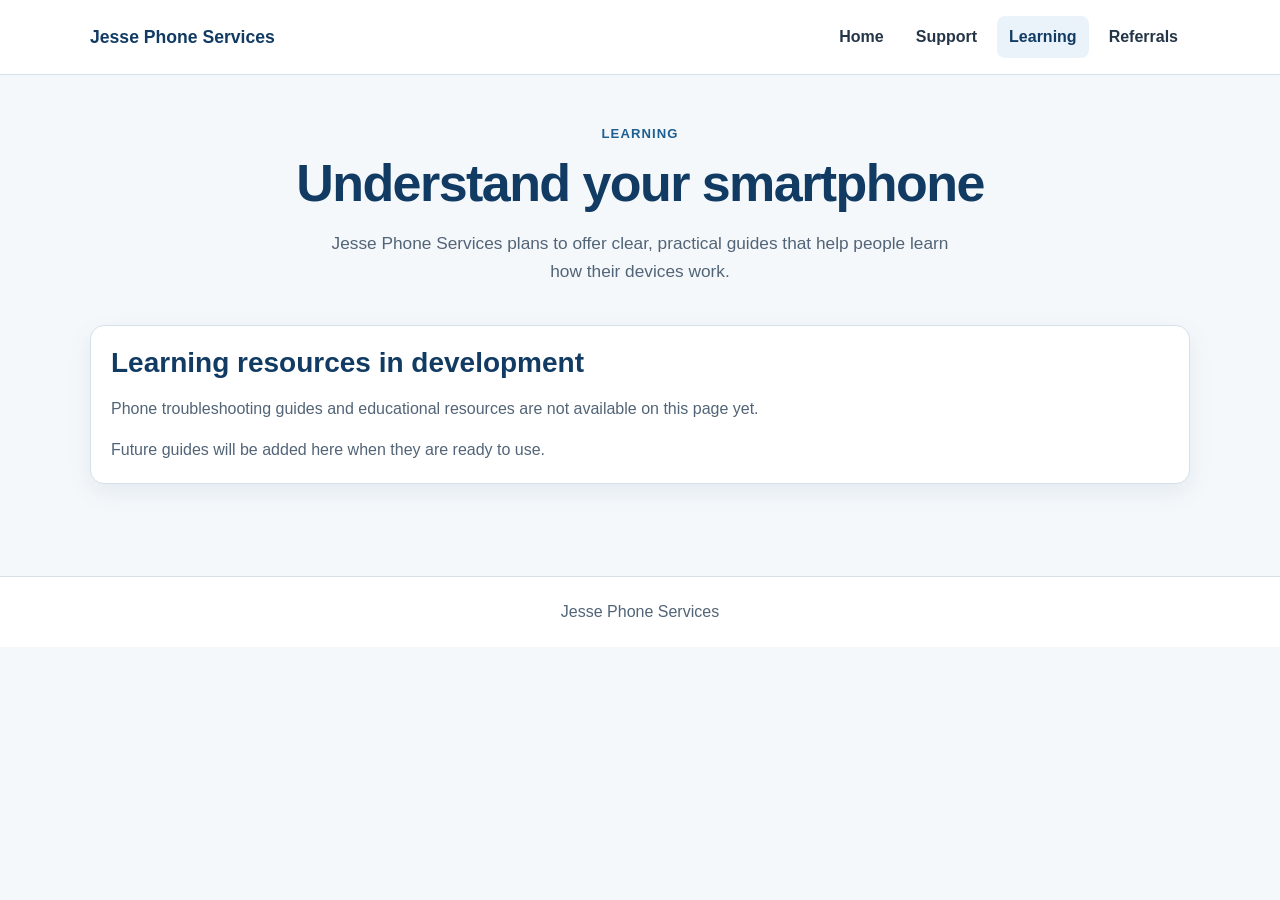
==== learning.html @ dd498af6 "Build JPS four-page website foundation" ====
<!doctype html>
<html lang="en">
  <head>
    <meta charset="UTF-8" />
    <meta name="viewport" content="width=device-width, initial-scale=1.0" />
    <meta name="description" content="Jesse Phone Services learning resources for understanding smartphone features and troubleshooting." />
    <title>Learning | Jesse Phone Services</title>
    <link rel="stylesheet" href="style.css" />
  </head>

  <body>
    <header class="site-header">
      <a class="brand" href="index.html" aria-label="Jesse Phone Services home">Jesse Phone Services</a>
      <nav class="site-nav" aria-label="Main navigation">
        <a href="index.html">Home</a>
        <a href="support.html">Support</a>
        <a href="learning.html" aria-current="page">Learning</a>
        <a href="referrals.html">Referrals</a>
      </nav>
    </header>

    <main class="page-shell">
      <section class="page-intro">
        <p class="eyebrow">Learning</p>
        <h1>Understand your smartphone</h1>
        <p>Jesse Phone Services plans to offer clear, practical guides that help people learn how their devices work.</p>
      </section>
      <section class="content-section content-panel">
        <h2>Learning resources in development</h2>
        <p>Phone troubleshooting guides and educational resources are not available on this page yet.</p>
        <p>Future guides will be added here when they are ready to use.</p>
      </section>
    </main>

    <footer class="site-footer">Jesse Phone Services</footer>
  </body>
</html>
---- style.css ----
:root {
  color-scheme: light;
  --navy: #123b63;
  --blue: #2878b5;
  --blue-dark: #1e5f92;
  --pale-blue: #eaf3fa;
  --page: #f5f8fb;
  --white: #ffffff;
  --text: #243547;
  --muted: #526477;
  --border: #d5e0e9;
  --danger: #a51d2d;
  --shadow: 0 8px 24px rgba(18, 59, 99, 0.08);
}

* {
  box-sizing: border-box;
}

body {
  min-width: 320px;
  margin: 0;
  background: var(--page);
  color: var(--text);
  font-family: Arial, Helvetica, sans-serif;
  font-size: 16px;
  line-height: 1.6;
}

a {
  color: var(--blue-dark);
  text-underline-offset: 0.18em;
}

a:hover {
  color: var(--navy);
}

a:focus-visible,
button:focus-visible,
input:focus-visible {
  outline: 3px solid #f0b429;
  outline-offset: 3px;
}

.site-header {
  display: flex;
  align-items: center;
  justify-content: space-between;
  gap: 24px;
  padding: 16px max(24px, calc((100% - 1100px) / 2));
  background: var(--white);
  border-bottom: 1px solid var(--border);
}

.brand {
  color: var(--navy);
  font-size: 1.1rem;
  font-weight: 700;
  text-decoration: none;
  white-space: nowrap;
}

.site-nav {
  display: flex;
  flex-wrap: wrap;
  gap: 8px;
}

.site-nav a {
  padding: 8px 12px;
  border-radius: 8px;
  color: var(--text);
  font-weight: 600;
  text-decoration: none;
}

.site-nav a:hover,
.site-nav a[aria-current="page"] {
  background: var(--pale-blue);
  color: var(--navy);
}

.page-shell {
  width: min(100% - 40px, 1100px);
  margin: 0 auto;
  padding: 48px 0 64px;
}

.hero,
.page-intro {
  max-width: 760px;
  margin: 0 auto 40px;
  text-align: center;
}

.hero {
  padding: clamp(32px, 7vw, 72px) 24px;
  border-radius: 20px;
  background: linear-gradient(135deg, var(--pale-blue), var(--white) 72%);
}

.eyebrow {
  margin: 0 0 8px;
  color: var(--blue-dark);
  font-size: 0.82rem;
  font-weight: 700;
  letter-spacing: 0.08em;
  text-transform: uppercase;
}

h1,
h2,
h3 {
  color: var(--navy);
  line-height: 1.2;
}

h1 {
  margin: 0 0 16px;
  font-size: clamp(2rem, 5vw, 3.25rem);
  letter-spacing: -0.03em;
}

h2 {
  margin: 0 0 16px;
  font-size: clamp(1.35rem, 3vw, 1.75rem);
}

h3 {
  margin: 0 0 8px;
  font-size: 1.1rem;
}

.hero > p:not(.eyebrow),
.page-intro > p:not(.eyebrow) {
  max-width: 650px;
  margin: 0 auto;
  color: var(--muted);
  font-size: 1.08rem;
}

.hero-actions,
.page-actions {
  display: flex;
  flex-wrap: wrap;
  justify-content: center;
  gap: 12px;
  margin-top: 24px;
}

.button {
  display: inline-flex;
  min-height: 46px;
  align-items: center;
  justify-content: center;
  padding: 10px 18px;
  border: 2px solid transparent;
  border-radius: 9px;
  cursor: pointer;
  font: inherit;
  font-weight: 700;
  line-height: 1.3;
  text-align: center;
  text-decoration: none;
  transition: background-color 0.15s ease, border-color 0.15s ease, color 0.15s ease;
}

.button-primary {
  background: var(--blue);
  color: var(--white);
}

.button-primary:hover {
  background: var(--blue-dark);
  color: var(--white);
}

.button-outline {
  border-color: var(--blue);
  background: var(--white);
  color: var(--blue-dark);
}

.button-outline:hover {
  background: var(--pale-blue);
}

.button-secondary {
  background: var(--navy);
  color: var(--white);
}

.button-secondary:hover {
  background: #0d2d4a;
  color: var(--white);
}

.button-danger {
  background: var(--danger);
  color: var(--white);
}

.button-danger:hover {
  background: #801625;
  color: var(--white);
}

.feature-grid {
  display: grid;
  grid-template-columns: repeat(3, minmax(0, 1fr));
  gap: 20px;
}

.feature-card,
.content-panel,
.content-section {
  border: 1px solid var(--border);
  border-radius: 14px;
  background: var(--white);
  box-shadow: var(--shadow);
}

.feature-card {
  padding: 24px;
}

.feature-card p,
.content-panel p {
  color: var(--muted);
}

.content-section {
  margin: 28px 0;
  padding: clamp(20px, 4vw, 32px);
}

.content-section > h2 {
  margin-top: 0;
}

.content-panel {
  padding: 20px;
}

.content-panel:empty,
.status-panel:empty {
  display: none;
}

.content-panel p:last-child {
  margin-bottom: 0;
}

label {
  display: block;
  margin: 16px 0 6px;
  color: var(--text);
  font-weight: 700;
}

input {
  display: block;
  width: min(100%, 520px);
  min-height: 48px;
  padding: 11px 13px;
  border: 1px solid #9aabba;
  border-radius: 8px;
  background: var(--white);
  color: var(--text);
  font: inherit;
}

input:focus-visible {
  border-color: var(--blue);
}

#generateLink,
#saveCustomer,
#clearHistory {
  margin-top: 16px;
}

.status-panel {
  width: min(100%, 650px);
  margin: 14px 0 0;
  padding: 12px 14px;
  border: 1px solid var(--border);
  border-radius: 9px;
  background: var(--pale-blue);
  overflow-wrap: anywhere;
}

.status-panel a {
  overflow-wrap: anywhere;
}

.dashboard {
  display: grid;
  grid-template-columns: repeat(3, minmax(0, 1fr));
  gap: 16px;
  margin: 20px 0;
}

.card {
  padding: 22px;
  border: 1px solid var(--border);
  border-radius: 14px;
  background: var(--white);
  box-shadow: var(--shadow);
  text-align: center;
}

.card p {
  margin: 0;
  color: var(--blue-dark);
  font-size: 1.5rem;
  font-weight: 700;
  overflow-wrap: anywhere;
}

.storage-notice {
  margin: 16px 0 0;
  padding: 14px 16px;
  border-left: 4px solid var(--blue);
  border-radius: 6px;
  background: var(--pale-blue);
  color: var(--text);
}

.dashboard-section {
  margin-top: 28px;
}

.dashboard-grid {
  display: grid;
  grid-template-columns: repeat(2, minmax(0, 1fr));
  gap: 14px;
}

.dashboard-card {
  min-width: 0;
  padding: 18px;
  border: 1px solid var(--border);
  border-radius: 12px;
  background: var(--pale-blue);
  overflow-wrap: anywhere;
}

.dashboard-card p {
  margin: 0;
  color: var(--muted);
}

.dashboard-card strong {
  display: block;
  margin-top: 6px;
  color: var(--navy);
  font-size: 1.35rem;
}

#referralHistory > p,
#referrerSummary > p {
  margin: 0;
  padding: 12px 0;
  border-bottom: 1px solid var(--border);
  overflow-wrap: anywhere;
}

#referralHistory > p:last-child,
#referrerSummary > p:last-child {
  border-bottom: 0;
}

.site-footer {
  padding: 22px 20px;
  border-top: 1px solid var(--border);
  background: var(--white);
  color: var(--muted);
  text-align: center;
}

@media (max-width: 720px) {
  .site-header {
    align-items: flex-start;
    flex-direction: column;
    gap: 12px;
    padding: 16px 20px;
  }

  .site-nav {
    width: 100%;
    gap: 2px;
  }

  .site-nav a {
    padding: 8px 10px;
  }

  .page-shell {
    width: min(100% - 32px, 1100px);
    padding-top: 32px;
  }

  .feature-grid {
    grid-template-columns: 1fr;
  }

  .dashboard {
    grid-template-columns: 1fr;
  }
}

@media (max-width: 480px) {
  .dashboard-grid {
    grid-template-columns: 1fr;
  }

  .hero {
    padding-inline: 18px;
  }

  .hero-actions .button {
    width: 100%;
  }
}

@media (prefers-reduced-motion: reduce) {
  *,
  *::before,
  *::after {
    scroll-behavior: auto !important;
    transition-duration: 0.01ms !important;
  }
}
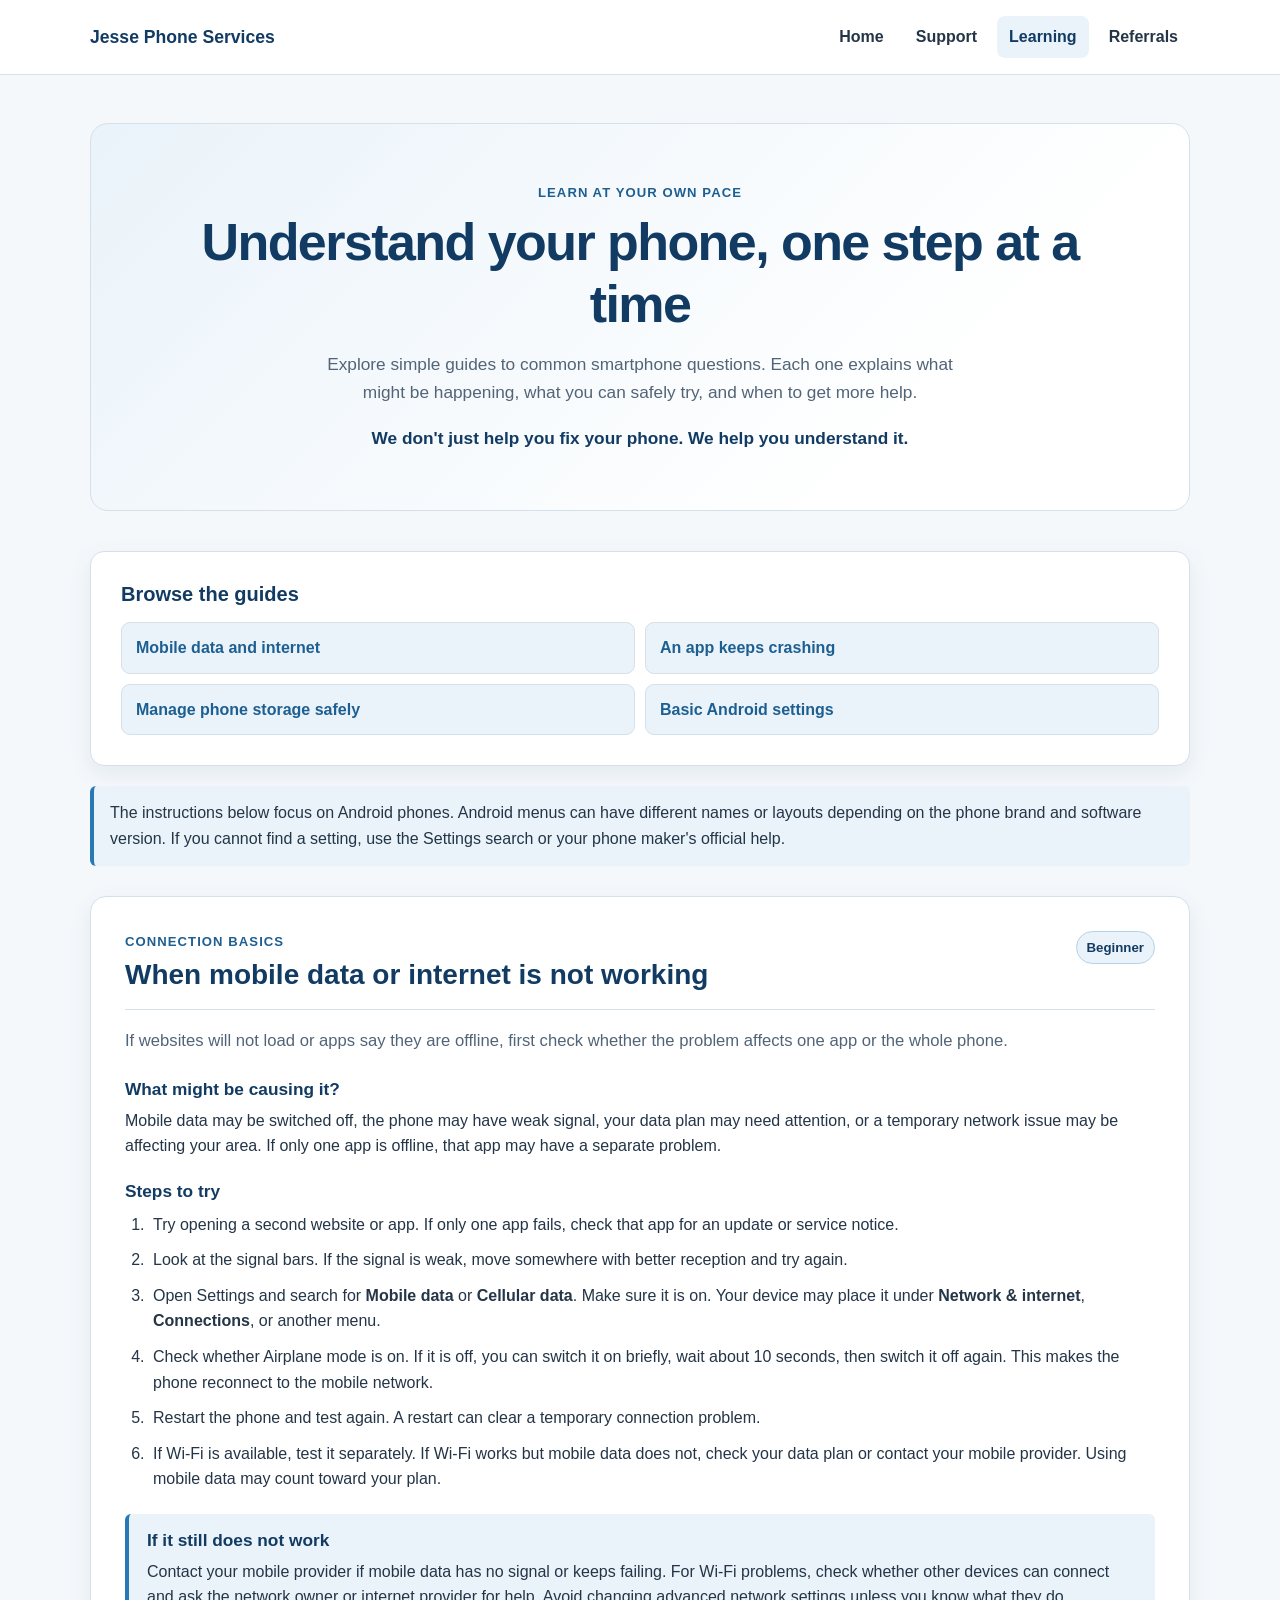
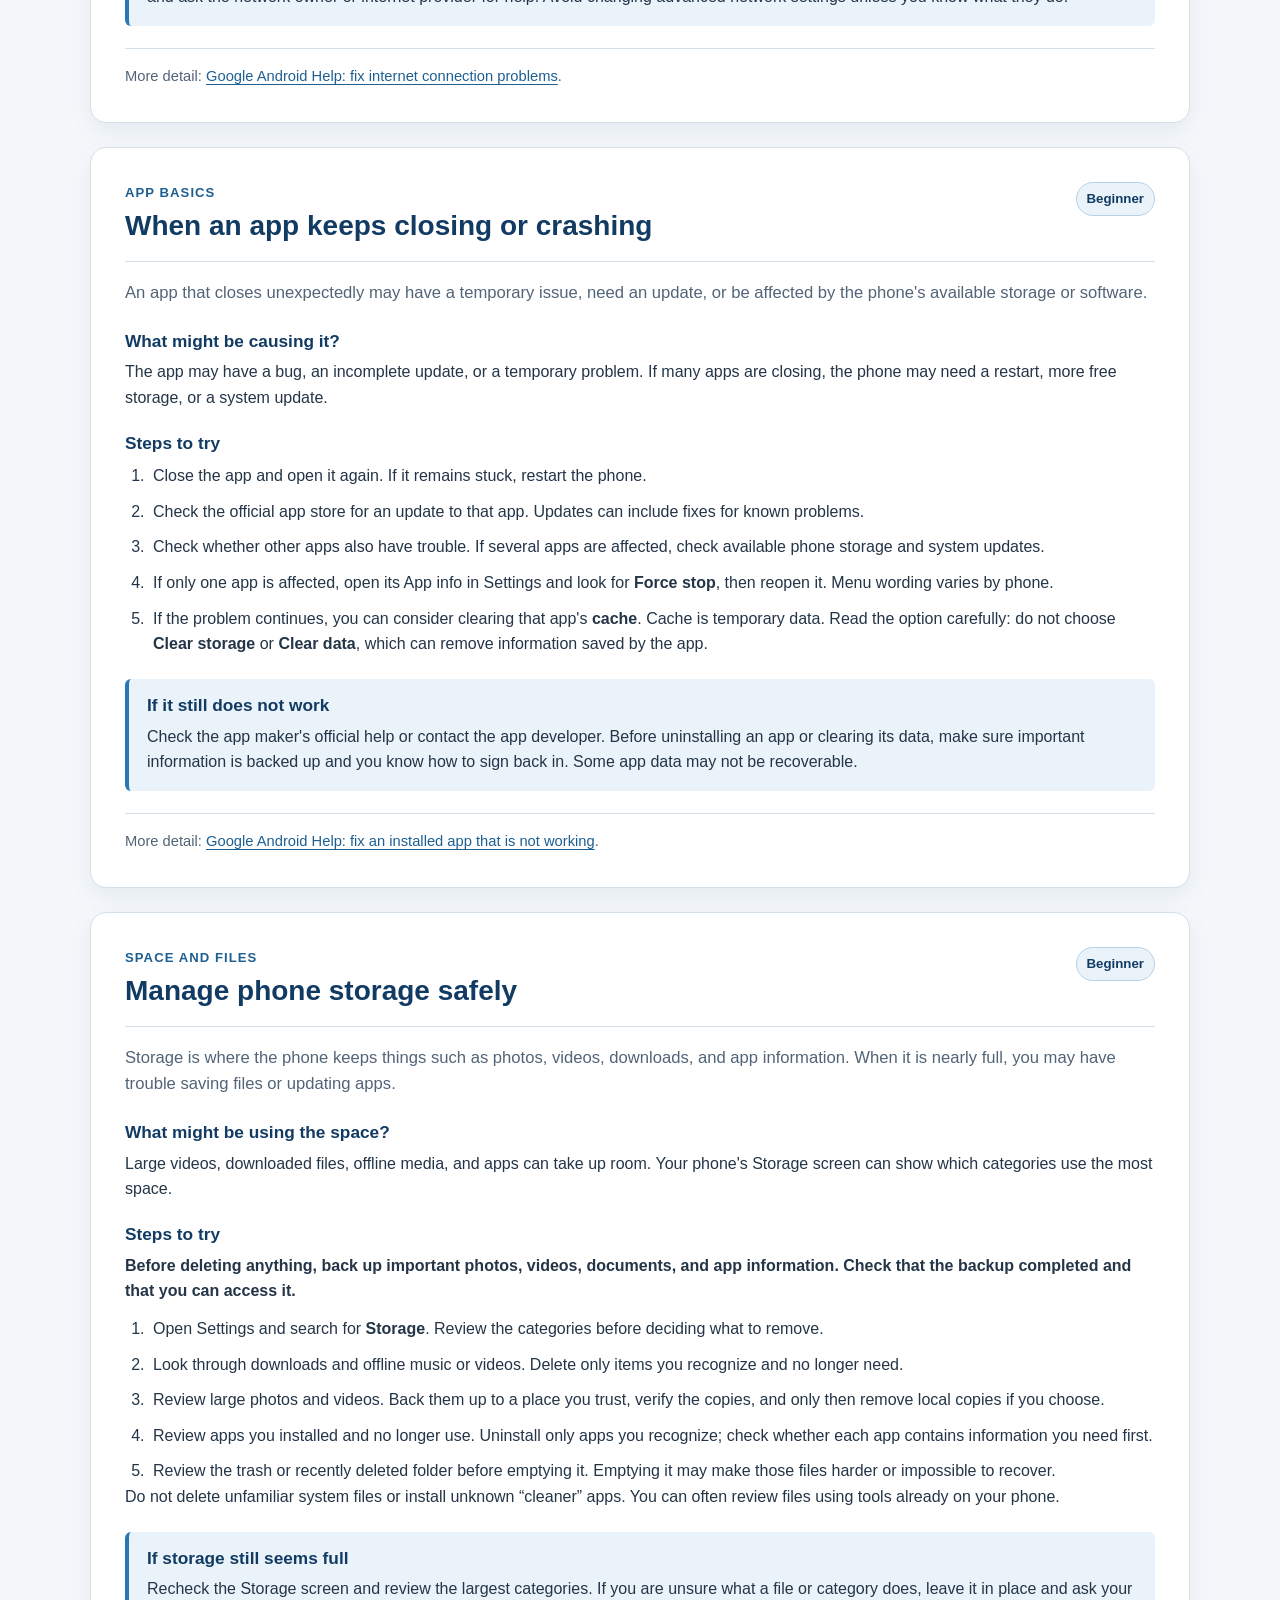
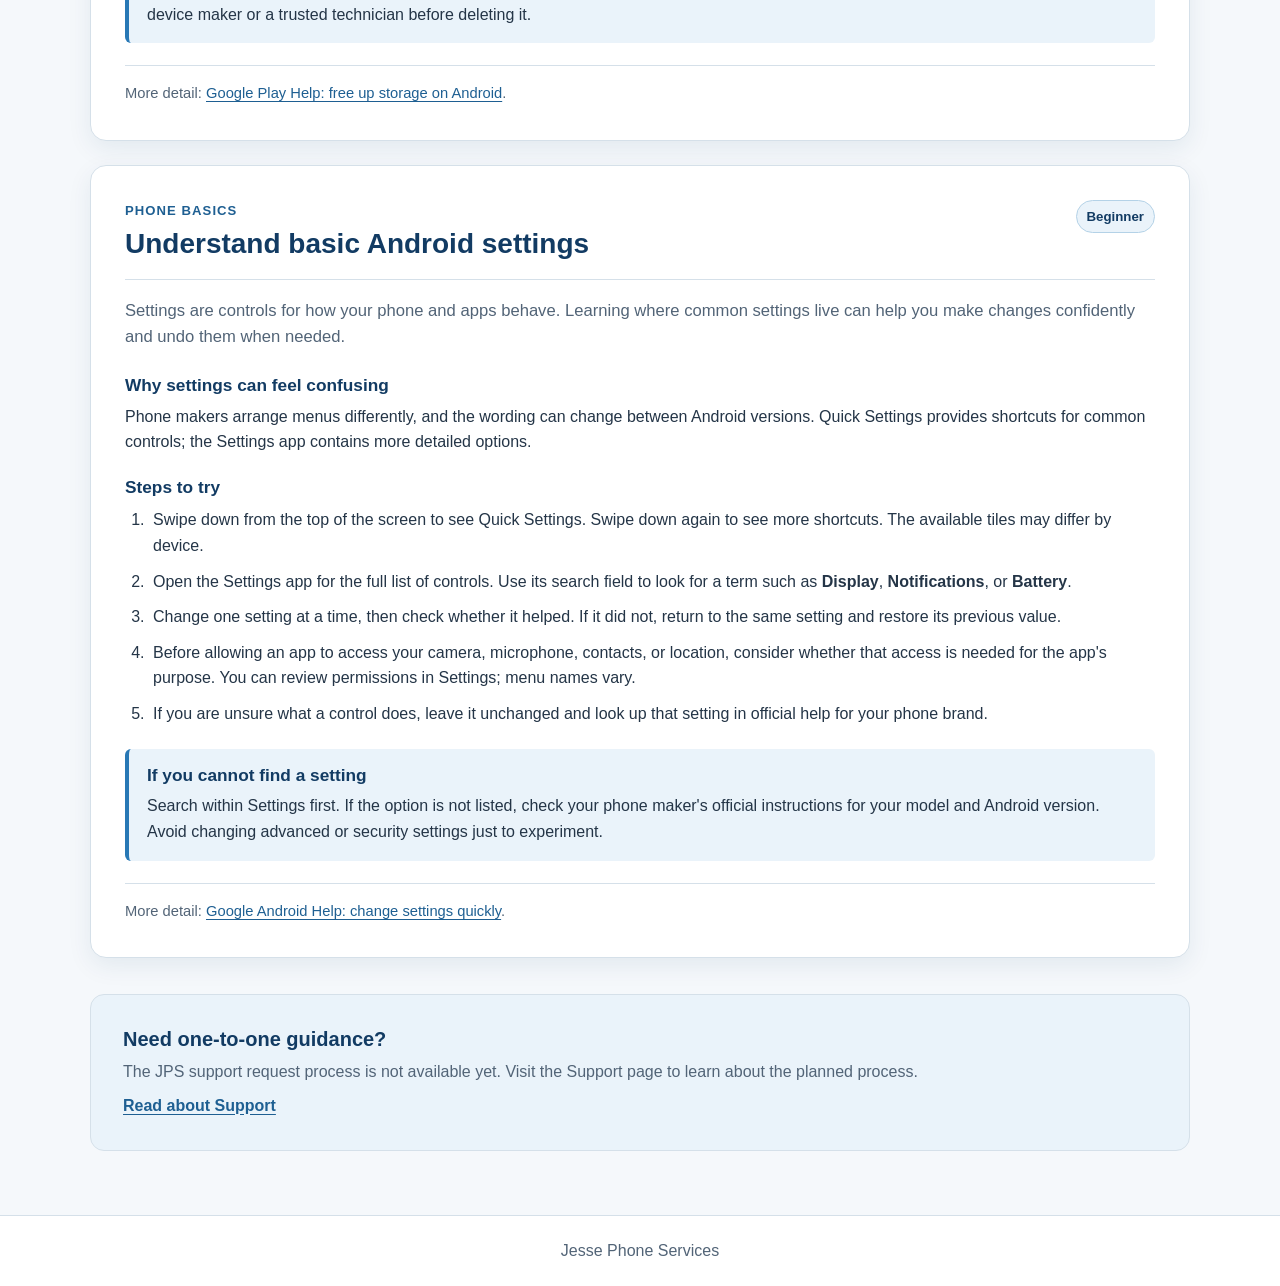
==== commit 986b2823: "Improve JPS homepage support and learning pages" ====
--- a/learning.html
+++ b/learning.html
@@ -3,7 +3,7 @@
   <head>
     <meta charset="UTF-8" />
     <meta name="viewport" content="width=device-width, initial-scale=1.0" />
-    <meta name="description" content="Jesse Phone Services learning resources for understanding smartphone features and troubleshooting." />
+    <meta name="description" content="Beginner-friendly guides to Android internet connections, apps, storage, and settings from Jesse Phone Services." />
     <title>Learning | Jesse Phone Services</title>
     <link rel="stylesheet" href="style.css" />
   </head>
@@ -19,17 +19,168 @@
       </nav>
     </header>
 
-    <main class="page-shell">
-      <section class="page-intro">
-        <p class="eyebrow">Learning</p>
-        <h1>Understand your smartphone</h1>
-        <p>Jesse Phone Services plans to offer clear, practical guides that help people learn how their devices work.</p>
+    <main class="page-shell learning-page">
+      <section class="page-intro learning-hero" aria-labelledby="learning-heading">
+        <p class="eyebrow">Learn at your own pace</p>
+        <h1 id="learning-heading">Understand your phone, one step at a time</h1>
+        <p>Explore simple guides to common smartphone questions. Each one explains what might be happening, what you can safely try, and when to get more help.</p>
+        <p class="learning-hero-promise">We don't just help you fix your phone. We help you understand it.</p>
       </section>
-      <section class="content-section content-panel">
-        <h2>Learning resources in development</h2>
-        <p>Phone troubleshooting guides and educational resources are not available on this page yet.</p>
-        <p>Future guides will be added here when they are ready to use.</p>
-      </section>
+
+      <nav class="learning-guide-nav" aria-label="Browse learning guides">
+        <h2>Browse the guides</h2>
+        <ul>
+          <li><a href="#guide-internet">Mobile data and internet</a></li>
+          <li><a href="#guide-app-crashing">An app keeps crashing</a></li>
+          <li><a href="#guide-storage">Manage phone storage safely</a></li>
+          <li><a href="#guide-settings">Basic Android settings</a></li>
+        </ul>
+      </nav>
+
+      <p class="learning-device-note">The instructions below focus on Android phones. Android menus can have different names or layouts depending on the phone brand and software version. If you cannot find a setting, use the Settings search or your phone maker's official help.</p>
+
+      <div class="learning-guide-list">
+        <article class="learning-guide" id="guide-internet" aria-labelledby="internet-heading">
+          <header class="learning-guide-header">
+            <div>
+              <p class="eyebrow">Connection basics</p>
+              <h2 id="internet-heading">When mobile data or internet is not working</h2>
+            </div>
+            <span class="difficulty-badge">Beginner</span>
+          </header>
+          <p class="guide-intro">If websites will not load or apps say they are offline, first check whether the problem affects one app or the whole phone.</p>
+
+          <section class="guide-part" aria-labelledby="internet-causes">
+            <h3 id="internet-causes">What might be causing it?</h3>
+            <p>Mobile data may be switched off, the phone may have weak signal, your data plan may need attention, or a temporary network issue may be affecting your area. If only one app is offline, that app may have a separate problem.</p>
+          </section>
+
+          <section class="guide-part" aria-labelledby="internet-steps">
+            <h3 id="internet-steps">Steps to try</h3>
+            <ol>
+              <li>Try opening a second website or app. If only one app fails, check that app for an update or service notice.</li>
+              <li>Look at the signal bars. If the signal is weak, move somewhere with better reception and try again.</li>
+              <li>Open Settings and search for <strong>Mobile data</strong> or <strong>Cellular data</strong>. Make sure it is on. Your device may place it under <strong>Network &amp; internet</strong>, <strong>Connections</strong>, or another menu.</li>
+              <li>Check whether Airplane mode is on. If it is off, you can switch it on briefly, wait about 10 seconds, then switch it off again. This makes the phone reconnect to the mobile network.</li>
+              <li>Restart the phone and test again. A restart can clear a temporary connection problem.</li>
+              <li>If Wi-Fi is available, test it separately. If Wi-Fi works but mobile data does not, check your data plan or contact your mobile provider. Using mobile data may count toward your plan.</li>
+            </ol>
+          </section>
+
+          <section class="guide-part guide-next" aria-labelledby="internet-next">
+            <h3 id="internet-next">If it still does not work</h3>
+            <p>Contact your mobile provider if mobile data has no signal or keeps failing. For Wi-Fi problems, check whether other devices can connect and ask the network owner or internet provider for help. Avoid changing advanced network settings unless you know what they do.</p>
+          </section>
+          <p class="guide-source">More detail: <a href="https://support.google.com/android/answer/2651367?hl=en">Google Android Help: fix internet connection problems</a>.</p>
+        </article>
+
+        <article class="learning-guide" id="guide-app-crashing" aria-labelledby="app-heading">
+          <header class="learning-guide-header">
+            <div>
+              <p class="eyebrow">App basics</p>
+              <h2 id="app-heading">When an app keeps closing or crashing</h2>
+            </div>
+            <span class="difficulty-badge">Beginner</span>
+          </header>
+          <p class="guide-intro">An app that closes unexpectedly may have a temporary issue, need an update, or be affected by the phone's available storage or software.</p>
+
+          <section class="guide-part" aria-labelledby="app-causes">
+            <h3 id="app-causes">What might be causing it?</h3>
+            <p>The app may have a bug, an incomplete update, or a temporary problem. If many apps are closing, the phone may need a restart, more free storage, or a system update.</p>
+          </section>
+
+          <section class="guide-part" aria-labelledby="app-steps">
+            <h3 id="app-steps">Steps to try</h3>
+            <ol>
+              <li>Close the app and open it again. If it remains stuck, restart the phone.</li>
+              <li>Check the official app store for an update to that app. Updates can include fixes for known problems.</li>
+              <li>Check whether other apps also have trouble. If several apps are affected, check available phone storage and system updates.</li>
+              <li>If only one app is affected, open its App info in Settings and look for <strong>Force stop</strong>, then reopen it. Menu wording varies by phone.</li>
+              <li>If the problem continues, you can consider clearing that app's <strong>cache</strong>. Cache is temporary data. Read the option carefully: do not choose <strong>Clear storage</strong> or <strong>Clear data</strong>, which can remove information saved by the app.</li>
+            </ol>
+          </section>
+
+          <section class="guide-part guide-next" aria-labelledby="app-next">
+            <h3 id="app-next">If it still does not work</h3>
+            <p>Check the app maker's official help or contact the app developer. Before uninstalling an app or clearing its data, make sure important information is backed up and you know how to sign back in. Some app data may not be recoverable.</p>
+          </section>
+          <p class="guide-source">More detail: <a href="https://support.google.com/android/answer/2668665?hl=en">Google Android Help: fix an installed app that is not working</a>.</p>
+        </article>
+
+        <article class="learning-guide" id="guide-storage" aria-labelledby="storage-heading">
+          <header class="learning-guide-header">
+            <div>
+              <p class="eyebrow">Space and files</p>
+              <h2 id="storage-heading">Manage phone storage safely</h2>
+            </div>
+            <span class="difficulty-badge">Beginner</span>
+          </header>
+          <p class="guide-intro">Storage is where the phone keeps things such as photos, videos, downloads, and app information. When it is nearly full, you may have trouble saving files or updating apps.</p>
+
+          <section class="guide-part" aria-labelledby="storage-causes">
+            <h3 id="storage-causes">What might be using the space?</h3>
+            <p>Large videos, downloaded files, offline media, and apps can take up room. Your phone's Storage screen can show which categories use the most space.</p>
+          </section>
+
+          <section class="guide-part" aria-labelledby="storage-steps">
+            <h3 id="storage-steps">Steps to try</h3>
+            <p><strong>Before deleting anything, back up important photos, videos, documents, and app information. Check that the backup completed and that you can access it.</strong></p>
+            <ol>
+              <li>Open Settings and search for <strong>Storage</strong>. Review the categories before deciding what to remove.</li>
+              <li>Look through downloads and offline music or videos. Delete only items you recognize and no longer need.</li>
+              <li>Review large photos and videos. Back them up to a place you trust, verify the copies, and only then remove local copies if you choose.</li>
+              <li>Review apps you installed and no longer use. Uninstall only apps you recognize; check whether each app contains information you need first.</li>
+              <li>Review the trash or recently deleted folder before emptying it. Emptying it may make those files harder or impossible to recover.</li>
+            </ol>
+            <p>Do not delete unfamiliar system files or install unknown “cleaner” apps. You can often review files using tools already on your phone.</p>
+          </section>
+
+          <section class="guide-part guide-next" aria-labelledby="storage-next">
+            <h3 id="storage-next">If storage still seems full</h3>
+            <p>Recheck the Storage screen and review the largest categories. If you are unsure what a file or category does, leave it in place and ask your device maker or a trusted technician before deleting it.</p>
+          </section>
+          <p class="guide-source">More detail: <a href="https://support.google.com/googleplay/answer/7431795?hl=en">Google Play Help: free up storage on Android</a>.</p>
+        </article>
+
+        <article class="learning-guide" id="guide-settings" aria-labelledby="settings-heading">
+          <header class="learning-guide-header">
+            <div>
+              <p class="eyebrow">Phone basics</p>
+              <h2 id="settings-heading">Understand basic Android settings</h2>
+            </div>
+            <span class="difficulty-badge">Beginner</span>
+          </header>
+          <p class="guide-intro">Settings are controls for how your phone and apps behave. Learning where common settings live can help you make changes confidently and undo them when needed.</p>
+
+          <section class="guide-part" aria-labelledby="settings-causes">
+            <h3 id="settings-causes">Why settings can feel confusing</h3>
+            <p>Phone makers arrange menus differently, and the wording can change between Android versions. Quick Settings provides shortcuts for common controls; the Settings app contains more detailed options.</p>
+          </section>
+
+          <section class="guide-part" aria-labelledby="settings-steps">
+            <h3 id="settings-steps">Steps to try</h3>
+            <ol>
+              <li>Swipe down from the top of the screen to see Quick Settings. Swipe down again to see more shortcuts. The available tiles may differ by device.</li>
+              <li>Open the Settings app for the full list of controls. Use its search field to look for a term such as <strong>Display</strong>, <strong>Notifications</strong>, or <strong>Battery</strong>.</li>
+              <li>Change one setting at a time, then check whether it helped. If it did not, return to the same setting and restore its previous value.</li>
+              <li>Before allowing an app to access your camera, microphone, contacts, or location, consider whether that access is needed for the app's purpose. You can review permissions in Settings; menu names vary.</li>
+              <li>If you are unsure what a control does, leave it unchanged and look up that setting in official help for your phone brand.</li>
+            </ol>
+          </section>
+
+          <section class="guide-part guide-next" aria-labelledby="settings-next">
+            <h3 id="settings-next">If you cannot find a setting</h3>
+            <p>Search within Settings first. If the option is not listed, check your phone maker's official instructions for your model and Android version. Avoid changing advanced or security settings just to experiment.</p>
+          </section>
+          <p class="guide-source">More detail: <a href="https://support.google.com/android/answer/9083864?hl=en">Google Android Help: change settings quickly</a>.</p>
+        </article>
+      </div>
+
+      <aside class="learning-footer-note">
+        <h2>Need one-to-one guidance?</h2>
+        <p>The JPS support request process is not available yet. Visit the Support page to learn about the planned process.</p>
+        <a href="support.html">Read about Support</a>
+      </aside>
     </main>
 
     <footer class="site-footer">Jesse Phone Services</footer>
--- a/style.css
+++ b/style.css
@@ -433,3 +433,682 @@
     transition-duration: 0.01ms !important;
   }
 }
+
+/* Homepage sections */
+.home-hero {
+  display: grid;
+  max-width: none;
+  grid-template-columns: minmax(0, 1.5fr) minmax(250px, 0.8fr);
+  align-items: center;
+  gap: clamp(28px, 6vw, 72px);
+  padding: clamp(32px, 6vw, 72px);
+  text-align: left;
+}
+
+.home-hero-copy > p:not(.eyebrow) {
+  max-width: 620px;
+  margin: 0;
+  color: var(--muted);
+  font-size: 1.08rem;
+}
+
+.home-hero-actions {
+  justify-content: flex-start;
+}
+
+.hero-promise {
+  padding: clamp(22px, 4vw, 32px);
+  border: 1px solid #c6dbea;
+  border-radius: 16px;
+  background: rgba(255, 255, 255, 0.88);
+}
+
+.hero-promise-statement {
+  margin: 8px 0 14px;
+  color: var(--navy);
+  font-size: clamp(1.35rem, 2.5vw, 1.8rem);
+  font-weight: 700;
+  line-height: 1.35;
+}
+
+.hero-promise > p:last-child {
+  margin-bottom: 0;
+  color: var(--muted);
+  font-size: 0.94rem;
+}
+
+.home-section {
+  margin: 64px 0;
+}
+
+.section-heading {
+  max-width: 680px;
+  margin: 0 auto 28px;
+  text-align: center;
+}
+
+.section-heading h2 {
+  margin-bottom: 12px;
+}
+
+.section-heading > p:last-child {
+  margin: 0;
+  color: var(--muted);
+}
+
+.home-service-card {
+  min-height: 220px;
+  box-shadow: 0 5px 18px rgba(18, 59, 99, 0.06);
+}
+
+.service-number {
+  display: inline-block;
+  margin-bottom: 20px;
+  color: var(--blue-dark);
+  font-size: 0.85rem;
+  font-weight: 700;
+  letter-spacing: 0.08em;
+}
+
+.home-service-card p {
+  margin-bottom: 0;
+  color: var(--muted);
+}
+
+.process-section {
+  padding: clamp(24px, 5vw, 48px);
+  border-radius: 18px;
+  background: var(--pale-blue);
+}
+
+.process-list {
+  display: grid;
+  grid-template-columns: repeat(3, minmax(0, 1fr));
+  gap: 16px;
+  margin: 0;
+  padding: 0;
+  list-style: none;
+}
+
+.process-card {
+  padding: 22px;
+  border: 1px solid var(--border);
+  border-radius: 12px;
+  background: var(--white);
+}
+
+.process-step {
+  display: inline-block;
+  margin-bottom: 12px;
+  color: var(--blue-dark);
+  font-size: 0.85rem;
+  font-weight: 700;
+  text-transform: uppercase;
+}
+
+.process-card p {
+  margin-bottom: 0;
+  color: var(--muted);
+}
+
+.learning-preview {
+  display: grid;
+  grid-template-columns: minmax(0, 1.15fr) minmax(260px, 0.85fr);
+  align-items: center;
+  gap: clamp(24px, 5vw, 56px);
+  padding: clamp(24px, 5vw, 48px);
+  border: 1px solid var(--border);
+  border-radius: 18px;
+  background: var(--white);
+  box-shadow: var(--shadow);
+}
+
+.learning-preview-copy h2 {
+  margin-bottom: 12px;
+}
+
+.learning-preview-copy > p:not(.eyebrow) {
+  margin: 0 0 22px;
+  color: var(--muted);
+}
+
+.learning-preview-panel {
+  padding: 24px;
+  border-radius: 12px;
+  background: var(--pale-blue);
+}
+
+.learning-preview-panel h3 {
+  margin-bottom: 12px;
+}
+
+.learning-preview-panel ul {
+  margin: 0;
+  padding-left: 20px;
+  color: var(--text);
+}
+
+.learning-preview-panel li + li {
+  margin-top: 10px;
+}
+
+.home-cta {
+  display: flex;
+  align-items: center;
+  justify-content: space-between;
+  gap: 24px;
+  margin: 64px 0 36px;
+  padding: clamp(24px, 5vw, 44px);
+  border-radius: 18px;
+  background: var(--navy);
+  color: var(--white);
+}
+
+.home-cta h2,
+.home-cta .eyebrow {
+  color: var(--white);
+}
+
+.home-cta h2 {
+  margin-bottom: 10px;
+}
+
+.home-cta p:last-child {
+  margin: 0;
+  color: #e1edf6;
+}
+
+.home-cta .button-primary {
+  flex: 0 0 auto;
+  background: var(--white);
+  color: var(--navy);
+}
+
+.home-cta .button-primary:hover {
+  background: var(--pale-blue);
+  color: var(--navy);
+}
+
+.home-referrals {
+  padding: 20px 0 0;
+  border-top: 1px solid var(--border);
+  text-align: center;
+}
+
+.home-referrals h2 {
+  margin-bottom: 8px;
+  font-size: 1.25rem;
+}
+
+.home-referrals p {
+  margin: 0 0 8px;
+  color: var(--muted);
+}
+
+@media (max-width: 720px) {
+  .home-hero,
+  .learning-preview {
+    grid-template-columns: 1fr;
+  }
+
+  .home-hero {
+    gap: 28px;
+  }
+
+  .process-list {
+    grid-template-columns: 1fr;
+  }
+
+  .home-section {
+    margin: 48px 0;
+  }
+
+  .home-cta {
+    align-items: flex-start;
+    flex-direction: column;
+    margin-top: 48px;
+  }
+}
+
+@media (max-width: 480px) {
+  .home-hero {
+    padding: 28px 20px;
+  }
+
+  .home-hero-actions {
+    align-items: stretch;
+    flex-direction: column;
+  }
+}
+
+/* Support page */
+.support-page .support-hero {
+  max-width: none;
+  padding: clamp(28px, 6vw, 56px);
+  border: 1px solid var(--border);
+  border-radius: 18px;
+  background: linear-gradient(135deg, var(--pale-blue), var(--white) 75%);
+}
+
+.support-hero > p:not(.eyebrow) {
+  max-width: 680px;
+}
+
+.support-home-link {
+  display: inline-block;
+  margin-top: 20px;
+  font-weight: 700;
+}
+
+.support-section {
+  margin: 48px 0;
+}
+
+.support-section-heading {
+  max-width: 720px;
+  margin: 0 auto 24px;
+  text-align: center;
+}
+
+.support-section-heading h2 {
+  margin-bottom: 12px;
+}
+
+.support-section-heading > p:last-child {
+  margin: 0;
+  color: var(--muted);
+}
+
+.support-topic-grid {
+  display: grid;
+  grid-template-columns: repeat(3, minmax(0, 1fr));
+  gap: 18px;
+}
+
+.support-topic-card {
+  min-height: 190px;
+  box-shadow: 0 5px 18px rgba(18, 59, 99, 0.06);
+}
+
+.support-topic-card p {
+  margin-bottom: 0;
+  color: var(--muted);
+}
+
+.support-process {
+  padding: clamp(24px, 5vw, 44px);
+  border-radius: 18px;
+  background: var(--pale-blue);
+}
+
+.support-steps {
+  display: grid;
+  grid-template-columns: repeat(3, minmax(0, 1fr));
+  gap: 16px;
+  margin: 0;
+  padding: 0;
+  list-style: none;
+}
+
+.support-steps li {
+  min-width: 0;
+  padding: 22px;
+  border: 1px solid var(--border);
+  border-radius: 12px;
+  background: var(--white);
+}
+
+.support-step-number {
+  display: inline-block;
+  margin-bottom: 12px;
+  color: var(--blue-dark);
+  font-size: 0.85rem;
+  font-weight: 700;
+  letter-spacing: 0.05em;
+  text-transform: uppercase;
+}
+
+.support-steps li p {
+  margin-bottom: 0;
+  color: var(--muted);
+}
+
+.support-request {
+  padding: clamp(22px, 5vw, 40px);
+  border: 1px solid var(--border);
+  border-radius: 18px;
+  background: var(--white);
+  box-shadow: var(--shadow);
+}
+
+.support-request-heading {
+  margin-bottom: 24px;
+}
+
+.support-status {
+  padding: 16px 18px;
+  border-left: 4px solid var(--blue);
+  border-radius: 8px;
+  background: var(--pale-blue);
+  color: var(--text);
+}
+
+.support-privacy {
+  margin: 16px 0 24px;
+  padding: 14px 16px;
+  border: 1px solid var(--border);
+  border-radius: 8px;
+  color: var(--muted);
+  font-size: 0.95rem;
+}
+
+.support-preview-fields {
+  min-width: 0;
+  margin: 0;
+  padding: 22px;
+  border: 1px solid var(--border);
+  border-radius: 12px;
+}
+
+.support-preview-fields legend {
+  padding: 0 8px;
+  color: var(--navy);
+  font-weight: 700;
+}
+
+.support-fields-grid {
+  display: grid;
+  grid-template-columns: repeat(2, minmax(0, 1fr));
+  gap: 8px 18px;
+}
+
+.support-field {
+  min-width: 0;
+}
+
+.support-field-full {
+  grid-column: 1 / -1;
+}
+
+.support-field label {
+  margin-top: 12px;
+}
+
+.support-field input,
+.support-field textarea,
+.support-field select {
+  width: 100%;
+  min-height: 48px;
+  padding: 11px 13px;
+  border: 1px solid #9aabba;
+  border-radius: 8px;
+  background: var(--white);
+  color: var(--text);
+  font: inherit;
+}
+
+.support-field textarea {
+  min-height: 110px;
+  resize: vertical;
+}
+
+.support-field :disabled {
+  opacity: 1;
+  border-color: var(--border);
+  background: #f3f6f8;
+  color: var(--muted);
+  cursor: not-allowed;
+}
+
+.optional-label {
+  color: var(--muted);
+  font-size: 0.9rem;
+  font-weight: 400;
+}
+
+.support-next-steps {
+  display: flex;
+  align-items: center;
+  justify-content: space-between;
+  gap: 24px;
+  margin: 48px 0 24px;
+  padding: clamp(24px, 5vw, 40px);
+  border-radius: 16px;
+  background: var(--navy);
+  color: var(--white);
+}
+
+.support-next-steps h2,
+.support-next-steps .eyebrow {
+  color: var(--white);
+}
+
+.support-next-steps h2 {
+  margin-bottom: 8px;
+}
+
+.support-next-steps p:last-child {
+  margin: 0;
+  color: #e1edf6;
+}
+
+.support-next-steps .button {
+  flex: 0 0 auto;
+}
+
+@media (max-width: 720px) {
+  .support-topic-grid,
+  .support-steps {
+    grid-template-columns: 1fr;
+  }
+
+  .support-next-steps {
+    align-items: flex-start;
+    flex-direction: column;
+  }
+}
+
+@media (max-width: 520px) {
+  .support-fields-grid {
+    grid-template-columns: 1fr;
+  }
+
+  .support-field-full {
+    grid-column: auto;
+  }
+
+  .support-preview-fields {
+    padding: 16px;
+  }
+}
+
+/* Learning page */
+.learning-page .learning-hero {
+  max-width: none;
+  padding: clamp(30px, 6vw, 58px);
+  border: 1px solid var(--border);
+  border-radius: 18px;
+  background: linear-gradient(135deg, var(--pale-blue), var(--white) 76%);
+}
+
+.learning-page .learning-hero > .learning-hero-promise {
+  margin-top: 18px;
+  color: var(--navy);
+  font-weight: 700;
+}
+
+.learning-guide-nav {
+  margin: 36px 0 20px;
+  padding: clamp(20px, 4vw, 30px);
+  border: 1px solid var(--border);
+  border-radius: 14px;
+  background: var(--white);
+  box-shadow: var(--shadow);
+}
+
+.learning-guide-nav h2 {
+  margin: 0 0 16px;
+  font-size: 1.25rem;
+}
+
+.learning-guide-nav ul {
+  display: grid;
+  grid-template-columns: repeat(2, minmax(0, 1fr));
+  gap: 10px;
+  margin: 0;
+  padding: 0;
+  list-style: none;
+}
+
+.learning-guide-nav a {
+  display: block;
+  height: 100%;
+  padding: 12px 14px;
+  border: 1px solid var(--border);
+  border-radius: 9px;
+  background: var(--pale-blue);
+  font-weight: 700;
+  text-decoration: none;
+}
+
+.learning-guide-nav a:hover {
+  border-color: var(--blue);
+  background: #dcecf8;
+}
+
+.learning-device-note {
+  margin: 20px 0 30px;
+  padding: 14px 16px;
+  border-left: 4px solid var(--blue);
+  border-radius: 6px;
+  background: var(--pale-blue);
+  color: var(--text);
+}
+
+.learning-guide-list {
+  display: grid;
+  gap: 24px;
+}
+
+.learning-guide {
+  min-width: 0;
+  padding: clamp(20px, 4vw, 34px);
+  border: 1px solid var(--border);
+  border-radius: 16px;
+  background: var(--white);
+  box-shadow: var(--shadow);
+  scroll-margin-top: 24px;
+}
+
+.learning-guide-header {
+  display: flex;
+  align-items: flex-start;
+  justify-content: space-between;
+  gap: 20px;
+  padding-bottom: 18px;
+  border-bottom: 1px solid var(--border);
+}
+
+.learning-guide-header .eyebrow {
+  margin-bottom: 6px;
+}
+
+.learning-guide-header h2 {
+  margin: 0;
+}
+
+.difficulty-badge {
+  flex: 0 0 auto;
+  padding: 5px 10px;
+  border: 1px solid #b4d2e7;
+  border-radius: 999px;
+  background: var(--pale-blue);
+  color: var(--navy);
+  font-size: 0.83rem;
+  font-weight: 700;
+}
+
+.guide-intro {
+  margin: 18px 0 24px;
+  color: var(--muted);
+  font-size: 1.04rem;
+}
+
+.guide-part {
+  margin-top: 22px;
+}
+
+.guide-part h3 {
+  margin-bottom: 8px;
+  font-size: 1.08rem;
+}
+
+.guide-part p {
+  margin: 0 0 12px;
+}
+
+.guide-part ol,
+.guide-part ul {
+  margin: 10px 0 0;
+  padding-left: 24px;
+}
+
+.guide-part li {
+  padding-left: 4px;
+}
+
+.guide-part li + li {
+  margin-top: 10px;
+}
+
+.guide-next {
+  padding: 16px 18px;
+  border-left: 4px solid var(--blue);
+  border-radius: 6px;
+  background: var(--pale-blue);
+}
+
+.guide-next p:last-child {
+  margin-bottom: 0;
+}
+
+.guide-source {
+  margin: 22px 0 0;
+  padding-top: 16px;
+  border-top: 1px solid var(--border);
+  color: var(--muted);
+  font-size: 0.92rem;
+}
+
+.learning-footer-note {
+  margin-top: 36px;
+  padding: clamp(22px, 4vw, 32px);
+  border: 1px solid var(--border);
+  border-radius: 14px;
+  background: var(--pale-blue);
+}
+
+.learning-footer-note h2 {
+  margin-bottom: 8px;
+  font-size: 1.25rem;
+}
+
+.learning-footer-note p {
+  margin: 0 0 8px;
+  color: var(--muted);
+}
+
+.learning-footer-note a {
+  font-weight: 700;
+}
+
+@media (max-width: 720px) {
+  .learning-guide-nav ul {
+    grid-template-columns: 1fr;
+  }
+
+  .learning-guide-header {
+    flex-direction: column;
+    gap: 10px;
+  }
+}
